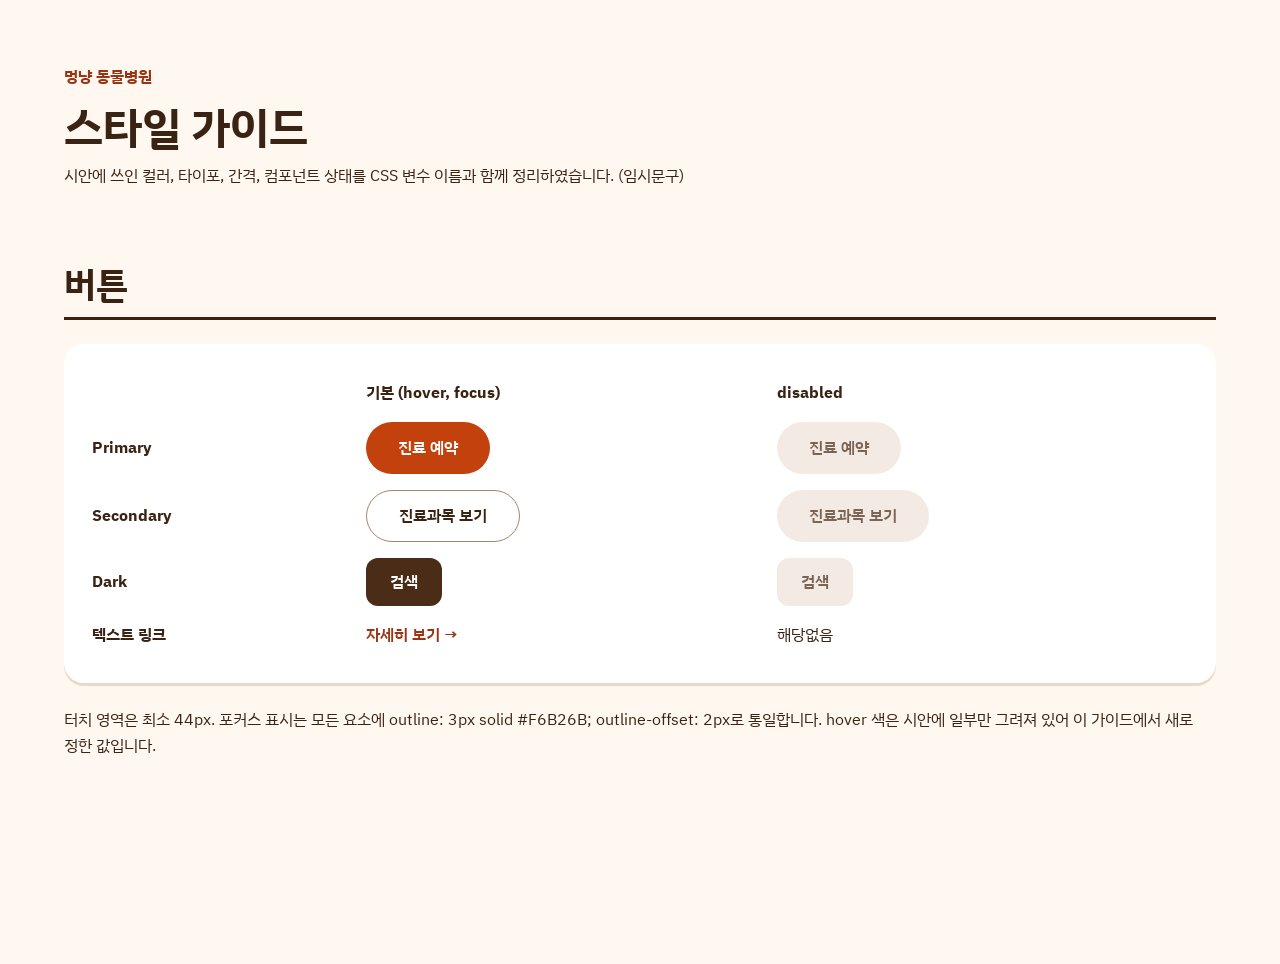
==== guide/index.html @ eb282973 "feature: 버튼 가이드" ====
<!DOCTYPE html>
<html lang="ko">

<head>
  <meta charset="UTF-8">
  <meta name="viewport" content="width=device-width, initial-scale=1.0">
  <link rel="stylesheet" href="../assets/css/style.css">
  <title>멍냥 동물병원 가이드</title>
  <style>
    .guide-main {
      margin: 64px 0;
    }

    .guide-header hgroup p {
      color: var(--color-primary-text);
      font-weight: 700;
    }

    .guide-header hgroup h1 {
      padding: 8px 0;
    }

    .guide-section {
      margin: 72px 0;
    }

    .guide-section h2 {
      padding-bottom: 8px;
      border-bottom: 3px solid var(--color-text);
    }

    .guide-section__preview {
      margin: 24px 0;
      padding: 28px;
      background-color: white;
      border-radius: 20px;
      box-shadow: 0px 3px 0px 0px var(--color-line);
    }

    .guide-section__preview table {
      width: 100%;
      border-collapse: collapse;
      table-layout: fixed;
    }

    .guide-section__preview th,
    .guide-section__preview td {
      padding: 8px 0;
      text-align: left;
      vertical-align: middle;
    }
  </style>
</head>

<body>
  <a href="#main" class="skip-link">본문 바로가기</a>
  <main id="main" class="guide-main">
    <div class="container">

      <header class="guide-header">
        <hgroup>
          <p>멍냥 동물병원</p>
          <h1 class="text-page-title">스타일 가이드</h1>
        </hgroup>
        <p>시안에 쓰인 컬러, 타이포, 간격, 컴포넌트 상태를 CSS 변수 이름과 함께 정리하였습니다. (임시문구)</p>
      </header>

      <section class="guide-section">
        <h2>버튼</h2>
        <div class="guide-section__preview">
          <table>
            <caption class="sr-only">버튼 스타일</caption>
            <colgroup>
              <col style="width: 25%;">
            </colgroup>
            <tr>
              <td></td>
              <th scope="col">기본 (hover, focus)</th>
              <th scope="col">disabled</th>
            </tr>
            <tr>
              <th scope="row">Primary </th>
              <td>
                <button type="button" class="btn btn--primary">진료 예약</button>
              </td>
              <td>
                <button type="button" class="btn btn--primary" disabled>진료 예약</button>
              </td>
            </tr>
            <tr>
              <th scope="row">Secondary </th>
              <td>
                <button type="button" class="btn btn--secondary">진료과목 보기</button>
              </td>
              <td>
                <button type="button" class="btn btn--secondary" disabled>진료과목 보기</button>
              </td>
            </tr>
            <tr>
              <th scope="row">Dark </th>
              <td>
                <button type="button" class="btn btn--dark">검색</button>
              </td>
              <td>
                <button type="button" class="btn btn--dark" disabled>검색</button>
              </td>
            </tr>
            <tr>
              <th scope="row">텍스트 링크 </th>
              <td>
                <a href="#" class="text-link">자세히 보기 →</a>
              </td>
              <td>해당없음</td>
            </tr>
          </table>
        </div>
        <p>터치 영역은 최소 44px. 포커스 표시는 모든 요소에 outline: 3px solid #F6B26B; outline-offset: 2px로 통일합니다. hover 색은 시안에 일부만 그려져
          있어
          이 가이드에서 새로 정한 값입니다.</p>
      </section>
    </div>
  </main>
</body>

</html>
---- assets/css/style.css ----
@charset "utf-8";

@import "tokens.css";
@import "reset.css";
@import "base.css";
@import "components.css";
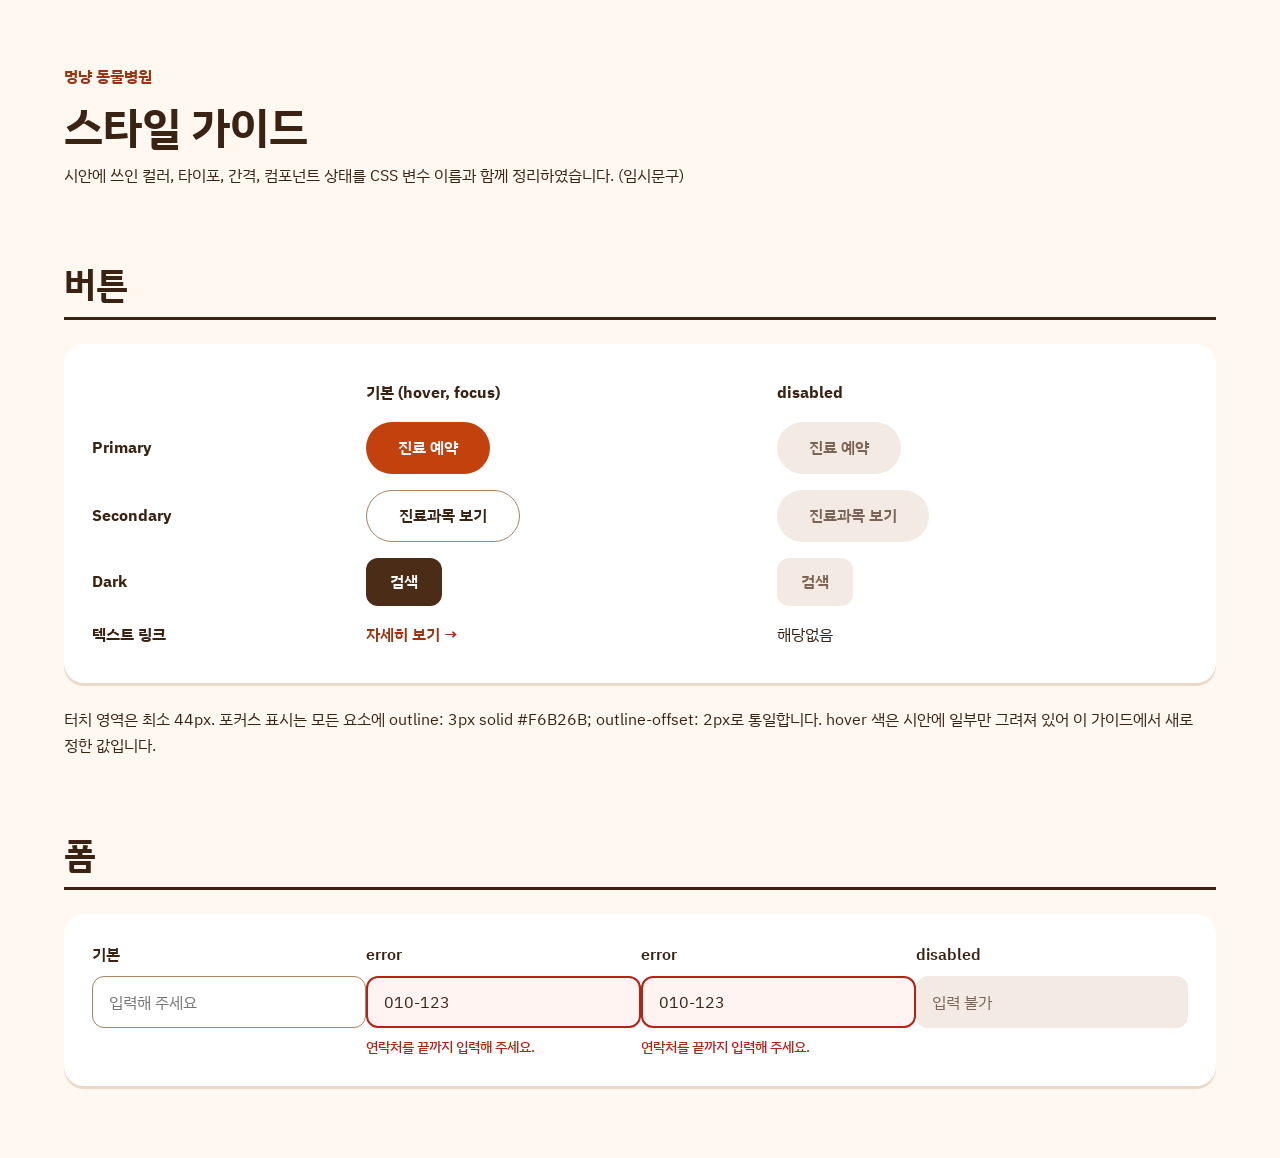
==== commit 7846aa4e: "feature: 가이드 input 및 유효성 검사 스크립트" ====
--- a/guide/index.html
+++ b/guide/index.html
@@ -48,6 +48,11 @@
       padding: 8px 0;
       text-align: left;
       vertical-align: middle;
+    }
+
+    .guide-field {
+      display: flex;
+      justify-content: space-between;
     }
   </style>
 </head>
@@ -118,8 +123,40 @@
           있어
           이 가이드에서 새로 정한 값입니다.</p>
       </section>
+
+      <section class="guide-section">
+        <h2>폼</h2>
+        <div class="guide-section__preview ">
+          <div class="guide-field">
+            <div class="field">
+              <label for="input1" class="field__label">기본</label>
+              <input id="input1" type="text" class="field__input" placeholder="입력해 주세요">
+            </div>
+            <div class="field">
+              <label for="input2" class="field__label">error</label>
+              <input id="input2" type="text" class="field__input" placeholder="입력해 주세요" value="010-123"
+                aria-describedby="number-error" aria-invalid="true">
+              <p id="number-error" class="field__error">연락처를 끝까지 입력해 주세요.</p>
+            </div>
+
+            <div class="field">
+              <label for="input2" class="field__label">error</label>
+              <input id="input2" type="text" class="field__input" placeholder="입력해 주세요" value="010-123"
+                aria-describedby="number-error1" aria-invalid="true">
+              <p id="number-error1" class="field__error">연락처를 끝까지 입력해 주세요.</p>
+            </div>
+
+            <div class="field">
+              <label for="input3" class="field__label">disabled</label>
+              <input id="input3" type="text" class="field__input" value="입력 불가" disabled>
+            </div>
+          </div>
+        </div>
+      </section>
     </div>
   </main>
+
+  <script src="../assets/js/ui.js"></script>
 </body>
 
 </html>
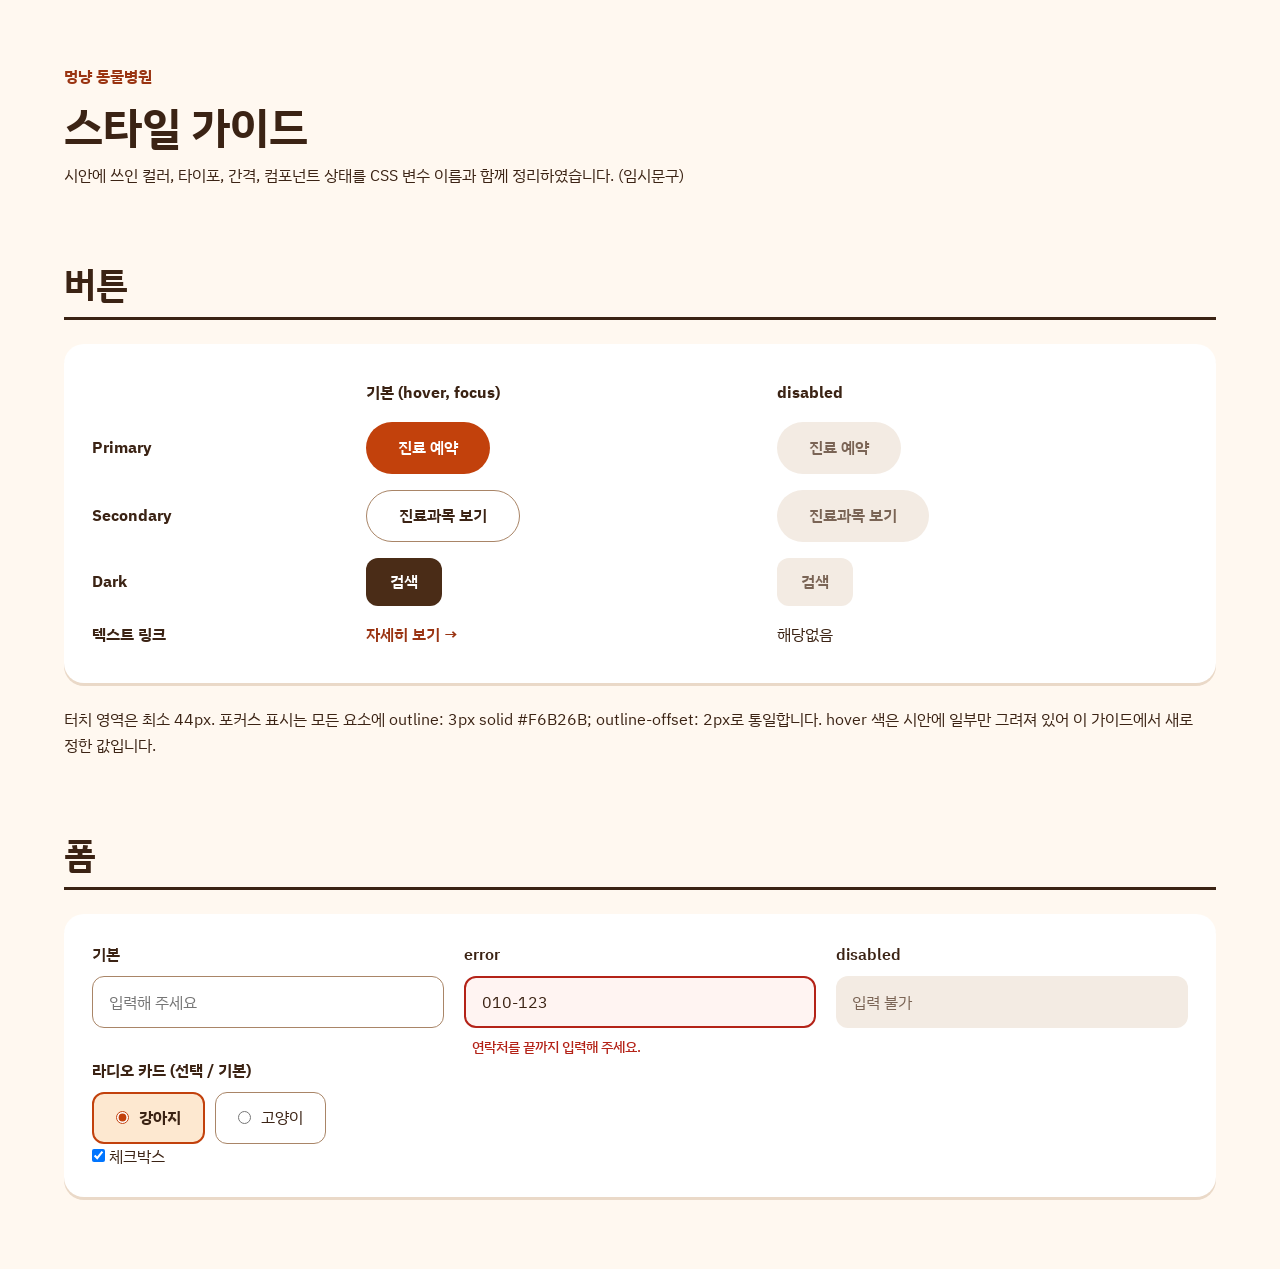
==== commit 28cf9254: "feature: 가이드 라디오 버튼" ====
--- a/guide/index.html
+++ b/guide/index.html
@@ -53,6 +53,11 @@
     .guide-field {
       display: flex;
       justify-content: space-between;
+      gap: 20px;
+    }
+
+    .guide-radio {
+      /* font-weight: 600; */
     }
   </style>
 </head>
@@ -130,26 +135,37 @@
           <div class="guide-field">
             <div class="field">
               <label for="input1" class="field__label">기본</label>
-              <input id="input1" type="text" class="field__input" placeholder="입력해 주세요">
+              <input id="input1" type="text" name="user" class="field__input" placeholder="입력해 주세요">
             </div>
             <div class="field">
               <label for="input2" class="field__label">error</label>
-              <input id="input2" type="text" class="field__input" placeholder="입력해 주세요" value="010-123"
+              <input id="input2" type="text" name="phone" class="field__input" placeholder="입력해 주세요" value="010-123"
                 aria-describedby="number-error" aria-invalid="true">
               <p id="number-error" class="field__error">연락처를 끝까지 입력해 주세요.</p>
             </div>
+            <div class="field">
+              <label for="input3" class="field__label">disabled</label>
+              <input id="input3" type="text" name="" class="field__input" value="입력 불가" disabled>
+            </div>
+          </div>
 
-            <div class="field">
-              <label for="input2" class="field__label">error</label>
-              <input id="input2" type="text" class="field__input" placeholder="입력해 주세요" value="010-123"
-                aria-describedby="number-error1" aria-invalid="true">
-              <p id="number-error1" class="field__error">연락처를 끝까지 입력해 주세요.</p>
+          <div class="guide-radio">
+            <p style="padding-bottom: 8px; font-weight: 700;">라디오 카드 (선택 / 기본)</p>
+            <div class="radio-group">
+              <label class="radio">
+                <input type="radio" name="card" class="radio__input" checked>
+                <span class="radio__text">강아지</span>
+              </label>
+              <label class="radio">
+                <input type="radio" name="card" class="radio__input">
+                <span class="radio__text">고양이</span>
+              </label>
             </div>
 
-            <div class="field">
-              <label for="input3" class="field__label">disabled</label>
-              <input id="input3" type="text" class="field__input" value="입력 불가" disabled>
-            </div>
+
+            <input type="checkbox" id="check" class="check__input" checked>
+            <label for="check" class="check__label">체크박스</label>
+
           </div>
         </div>
       </section>
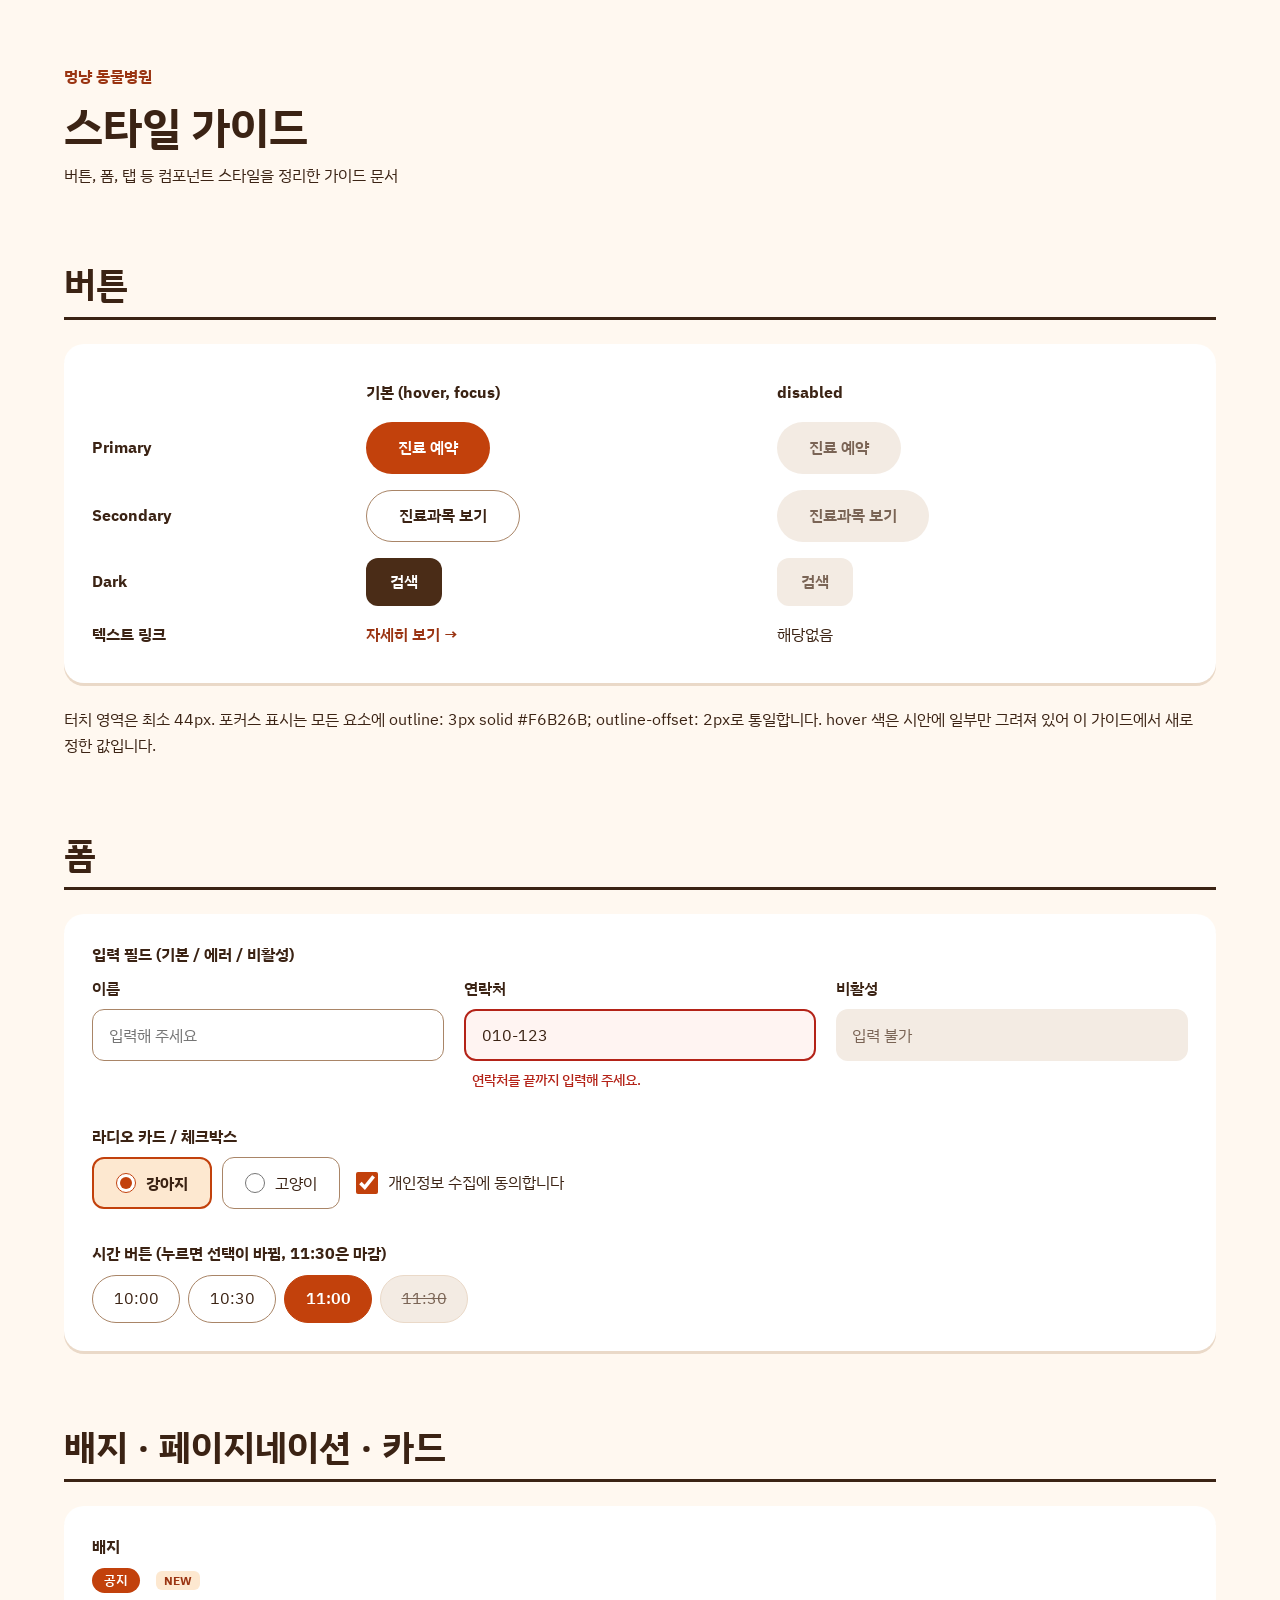
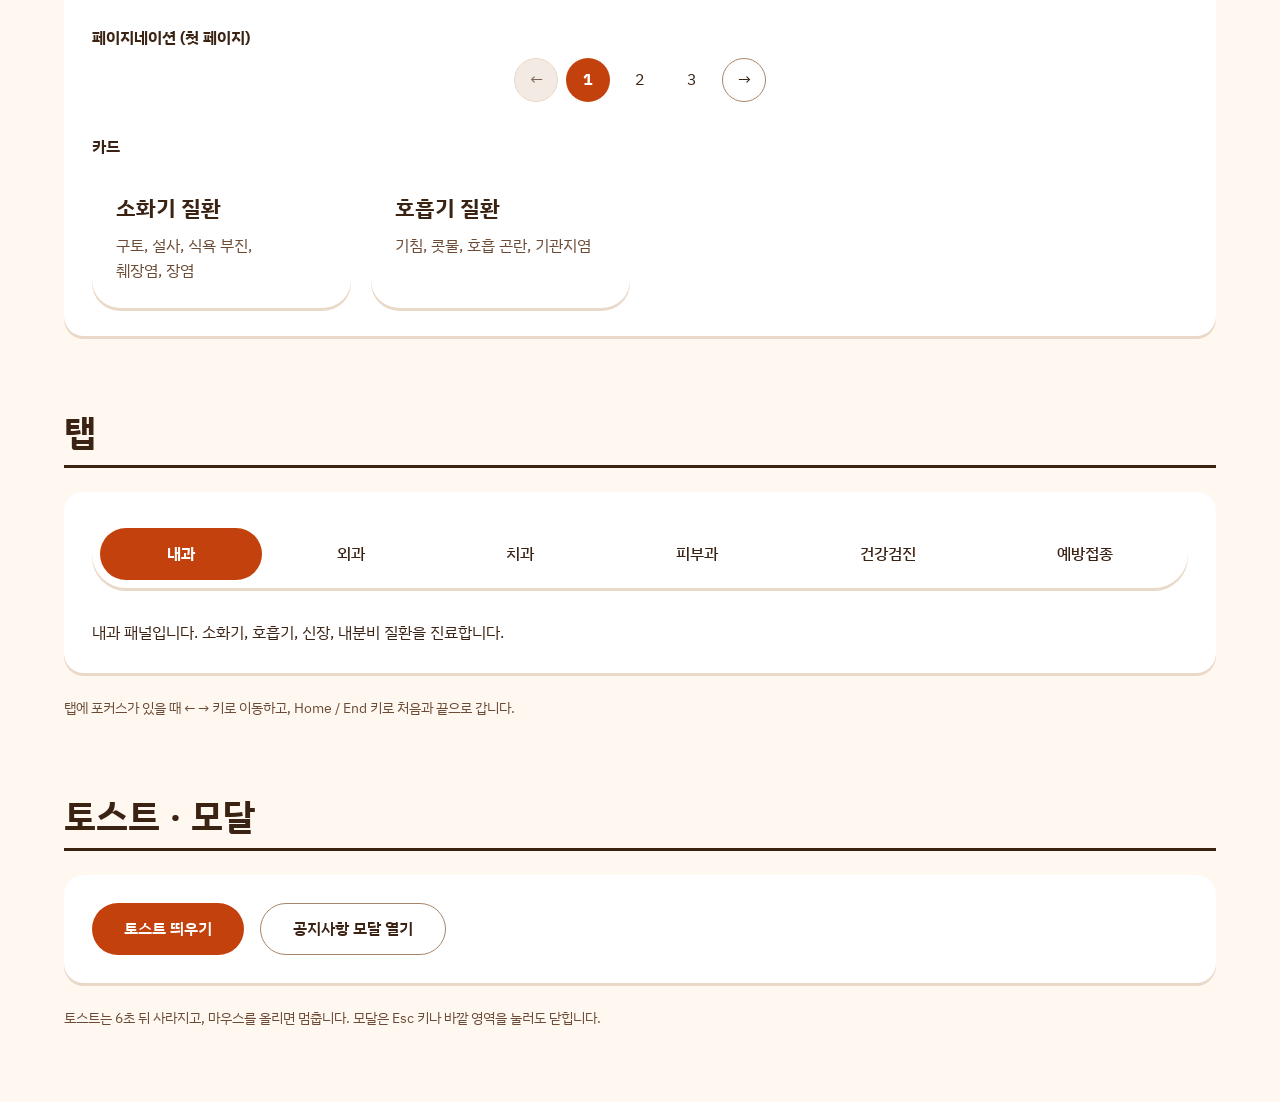
==== commit 0bf2030f: "feat: 가이드 컴포넌트 추가 (체크박스, 시간 버튼, 배지, 페이지네이션, 카드, 탭, 토스트, 모달)" ====
--- a/guide/index.html
+++ b/guide/index.html
@@ -52,12 +52,39 @@
 
     .guide-field {
       display: flex;
-      justify-content: space-between;
+      flex-wrap: wrap;
       gap: 20px;
     }
 
-    .guide-radio {
-      /* font-weight: 600; */
+    .guide-field .field {
+      flex: 1 1 220px;
+    }
+
+    .guide-block+.guide-block {
+      margin-top: 32px;
+    }
+
+    .guide-label {
+      margin-bottom: 8px;
+      font-weight: 700;
+    }
+
+    .guide-row {
+      display: flex;
+      flex-wrap: wrap;
+      align-items: center;
+      gap: 16px;
+    }
+
+    .guide-grid {
+      display: grid;
+      grid-template-columns: repeat(auto-fill, minmax(220px, 1fr));
+      gap: var(--card-gap);
+    }
+
+    .guide-note {
+      color: var(--color-text-sub);
+      font-size: var(--font-caption-size);
     }
   </style>
 </head>
@@ -72,7 +99,7 @@
           <p>멍냥 동물병원</p>
           <h1 class="text-page-title">스타일 가이드</h1>
         </hgroup>
-        <p>시안에 쓰인 컬러, 타이포, 간격, 컴포넌트 상태를 CSS 변수 이름과 함께 정리하였습니다. (임시문구)</p>
+        <p>버튼, 폼, 탭 등 컴포넌트 스타일을 정리한 가이드 문서</p>
       </header>
 
       <section class="guide-section">
@@ -131,48 +158,188 @@
 
       <section class="guide-section">
         <h2>폼</h2>
-        <div class="guide-section__preview ">
-          <div class="guide-field">
-            <div class="field">
-              <label for="input1" class="field__label">기본</label>
-              <input id="input1" type="text" name="user" class="field__input" placeholder="입력해 주세요">
-            </div>
-            <div class="field">
-              <label for="input2" class="field__label">error</label>
-              <input id="input2" type="text" name="phone" class="field__input" placeholder="입력해 주세요" value="010-123"
-                aria-describedby="number-error" aria-invalid="true">
-              <p id="number-error" class="field__error">연락처를 끝까지 입력해 주세요.</p>
-            </div>
-            <div class="field">
-              <label for="input3" class="field__label">disabled</label>
-              <input id="input3" type="text" name="" class="field__input" value="입력 불가" disabled>
-            </div>
-          </div>
-
-          <div class="guide-radio">
-            <p style="padding-bottom: 8px; font-weight: 700;">라디오 카드 (선택 / 기본)</p>
-            <div class="radio-group">
-              <label class="radio">
-                <input type="radio" name="card" class="radio__input" checked>
-                <span class="radio__text">강아지</span>
+        <div class="guide-section__preview">
+          <div class="guide-block">
+            <p class="guide-label">입력 필드 (기본 / 에러 / 비활성)</p>
+            <div class="guide-field">
+              <div class="field">
+                <label for="input1" class="field__label">이름</label>
+                <input id="input1" type="text" name="user" class="field__input" placeholder="입력해 주세요">
+              </div>
+              <div class="field">
+                <label for="input2" class="field__label">연락처</label>
+                <input id="input2" type="tel" name="phone" class="field__input" placeholder="010-0000-0000"
+                  value="010-123" data-validate="phone" aria-describedby="phone-error" aria-invalid="true">
+                <p id="phone-error" class="field__error">연락처를 끝까지 입력해 주세요.</p>
+              </div>
+              <div class="field">
+                <label for="input3" class="field__label">비활성</label>
+                <input id="input3" type="text" name="disabled" class="field__input" value="입력 불가" disabled>
+              </div>
+            </div>
+          </div>
+
+          <div class="guide-block">
+            <p class="guide-label" id="pet-label">라디오 카드 / 체크박스</p>
+            <div class="guide-row">
+              <div class="radio-group" role="radiogroup" aria-labelledby="pet-label">
+                <label class="radio">
+                  <input type="radio" name="pet" class="radio__input" checked>
+                  <span class="radio__text">강아지</span>
+                </label>
+                <label class="radio">
+                  <input type="radio" name="pet" class="radio__input">
+                  <span class="radio__text">고양이</span>
+                </label>
+              </div>
+              <label class="check">
+                <input type="checkbox" class="check__input" checked>
+                <span class="check__text">개인정보 수집에 동의합니다</span>
               </label>
-              <label class="radio">
-                <input type="radio" name="card" class="radio__input">
-                <span class="radio__text">고양이</span>
-              </label>
-            </div>
-
-
-            <input type="checkbox" id="check" class="check__input" checked>
-            <label for="check" class="check__label">체크박스</label>
-
-          </div>
-        </div>
-      </section>
+            </div>
+          </div>
+
+          <div class="guide-block">
+            <p class="guide-label" id="time-label">시간 버튼 (누르면 선택이 바뀜, 11:30은 마감)</p>
+            <div class="time-group" data-time-group role="group" aria-labelledby="time-label">
+              <button type="button" class="time-btn" aria-pressed="false">10:00</button>
+              <button type="button" class="time-btn" aria-pressed="false">10:30</button>
+              <button type="button" class="time-btn" aria-pressed="true">11:00</button>
+              <button type="button" class="time-btn" disabled>11:30<span class="sr-only"> 마감</span></button>
+            </div>
+          </div>
+        </div>
+      </section>
+
+      <section class="guide-section">
+        <h2>배지 · 페이지네이션 · 카드</h2>
+        <div class="guide-section__preview">
+          <div class="guide-block">
+            <p class="guide-label">배지</p>
+            <div class="guide-row">
+              <span class="badge">공지</span>
+              <span class="badge badge--new">NEW</span>
+            </div>
+          </div>
+
+          <div class="guide-block">
+            <p class="guide-label">페이지네이션 (첫 페이지)</p>
+            <nav class="pagination" aria-label="페이지 이동">
+              <a class="pagination__link pagination__link--arrow" aria-label="이전 페이지" aria-disabled="true">←</a>
+              <a href="#" class="pagination__link" aria-current="page" aria-label="1페이지, 현재 페이지">1</a>
+              <a href="#" class="pagination__link" aria-label="2페이지">2</a>
+              <a href="#" class="pagination__link" aria-label="3페이지">3</a>
+              <a href="#" class="pagination__link pagination__link--arrow" aria-label="다음 페이지">→</a>
+            </nav>
+          </div>
+
+          <div class="guide-block">
+            <p class="guide-label">카드</p>
+            <ul class="guide-grid">
+              <li class="card">
+                <h3 class="card__title">소화기 질환</h3>
+                <p class="card__desc">구토, 설사, 식욕 부진, 췌장염, 장염</p>
+              </li>
+              <li class="card">
+                <h3 class="card__title">호흡기 질환</h3>
+                <p class="card__desc">기침, 콧물, 호흡 곤란, 기관지염</p>
+              </li>
+            </ul>
+          </div>
+        </div>
+      </section>
+
+      <section class="guide-section">
+        <h2>탭</h2>
+        <div class="guide-section__preview">
+          <div class="tabs" data-tabs>
+            <div class="tabs__list" role="tablist" aria-label="진료과목">
+              <button type="button" class="tabs__tab" role="tab" id="tab-1" aria-selected="true"
+                aria-controls="panel-1">내과</button>
+              <button type="button" class="tabs__tab" role="tab" id="tab-2" aria-selected="false"
+                aria-controls="panel-2" tabindex="-1">외과</button>
+              <button type="button" class="tabs__tab" role="tab" id="tab-3" aria-selected="false"
+                aria-controls="panel-3" tabindex="-1">치과</button>
+              <button type="button" class="tabs__tab" role="tab" id="tab-4" aria-selected="false"
+                aria-controls="panel-4" tabindex="-1">피부과</button>
+              <button type="button" class="tabs__tab" role="tab" id="tab-5" aria-selected="false"
+                aria-controls="panel-5" tabindex="-1">건강검진</button>
+              <button type="button" class="tabs__tab" role="tab" id="tab-6" aria-selected="false"
+                aria-controls="panel-6" tabindex="-1">예방접종</button>
+            </div>
+            <div class="tabs__panel" role="tabpanel" id="panel-1" aria-labelledby="tab-1" tabindex="0">
+              <p>내과 패널입니다. 소화기, 호흡기, 신장, 내분비 질환을 진료합니다.</p>
+            </div>
+            <div class="tabs__panel" role="tabpanel" id="panel-2" aria-labelledby="tab-2" tabindex="0" hidden>
+              <p>외과 패널입니다.</p>
+            </div>
+            <div class="tabs__panel" role="tabpanel" id="panel-3" aria-labelledby="tab-3" tabindex="0" hidden>
+              <p>치과 패널입니다.</p>
+            </div>
+            <div class="tabs__panel" role="tabpanel" id="panel-4" aria-labelledby="tab-4" tabindex="0" hidden>
+              <p>피부과 패널입니다.</p>
+            </div>
+            <div class="tabs__panel" role="tabpanel" id="panel-5" aria-labelledby="tab-5" tabindex="0" hidden>
+              <p>건강검진 패널입니다.</p>
+            </div>
+            <div class="tabs__panel" role="tabpanel" id="panel-6" aria-labelledby="tab-6" tabindex="0" hidden>
+              <p>예방접종 패널입니다.</p>
+            </div>
+          </div>
+        </div>
+        <p class="guide-note">탭에 포커스가 있을 때 ← → 키로 이동하고, Home / End 키로 처음과 끝으로 갑니다.</p>
+      </section>
+
+      <section class="guide-section">
+        <h2>토스트 · 모달</h2>
+        <div class="guide-section__preview">
+          <div class="guide-row">
+            <button type="button" class="btn btn--primary" data-toast-title="예약 신청이 접수됐어요"
+              data-toast-desc="010-0000-0000으로 안내 메시지를 보냈어요. 병원에서 확인 후 연락드릴게요.">토스트 띄우기</button>
+            <button type="button" class="btn btn--secondary" data-modal-open="notice-modal">공지사항 모달 열기</button>
+          </div>
+        </div>
+        <p class="guide-note">토스트는 6초 뒤 사라지고, 마우스를 올리면 멈춥니다. 모달은 Esc 키나 바깥 영역을 눌러도 닫힙니다.</p>
+      </section>
+
+      <dialog id="notice-modal" class="modal" aria-labelledby="notice-modal-title">
+        <div class="modal__header">
+          <div class="modal__heading">
+            <p class="modal__meta"><span class="badge">공지</span><span>휴진</span></p>
+            <h2 id="notice-modal-title" class="modal__title">추석 연휴 휴진 안내</h2>
+            <p class="modal__info">작성일 2026.09.20 · 조회 128</p>
+          </div>
+          <button type="button" class="modal__close" aria-label="공지사항 닫기" data-modal-close autofocus>
+            <svg width="22" height="22" viewBox="0 0 22 22" fill="none" stroke="currentColor" stroke-width="2.2"
+              stroke-linecap="round" aria-hidden="true">
+              <path d="M5 5l12 12M17 5L5 17" />
+            </svg>
+          </button>
+        </div>
+        <div class="modal__body" tabindex="0">
+          <p>추석 연휴 기간에는 병원 진료를 쉽니다. 진료 일정에 참고해 주세요.</p>
+          <div class="modal__box">
+            <p><strong>휴진 일정</strong></p>
+            <p>2026.10.04(일) ~ 2026.10.07(수)</p>
+            <p>정상 진료: 2026.10.08(목)부터</p>
+          </div>
+          <p>휴진 기간 중 응급 상황은 가까운 24시 동물병원을 이용해 주세요.</p>
+        </div>
+        <div class="modal__footer">
+          <div class="modal__nav">
+            <button type="button" class="btn btn--secondary">← 이전 글</button>
+            <button type="button" class="btn btn--secondary">다음 글 →</button>
+          </div>
+          <button type="button" class="btn btn--primary" data-modal-close>닫기</button>
+        </div>
+      </dialog>
     </div>
   </main>
 
-  <script src="../assets/js/ui.js"></script>
+  <!-- 토스트가 들어갈 자리: 항상 비어 있는 상태로 두고 JS가 내용을 넣음 -->
+  <div class="toast-region" role="status" aria-live="polite"></div>
+
+  <script src="../assets/js/ui.js" defer></script>
 </body>
 
 </html>
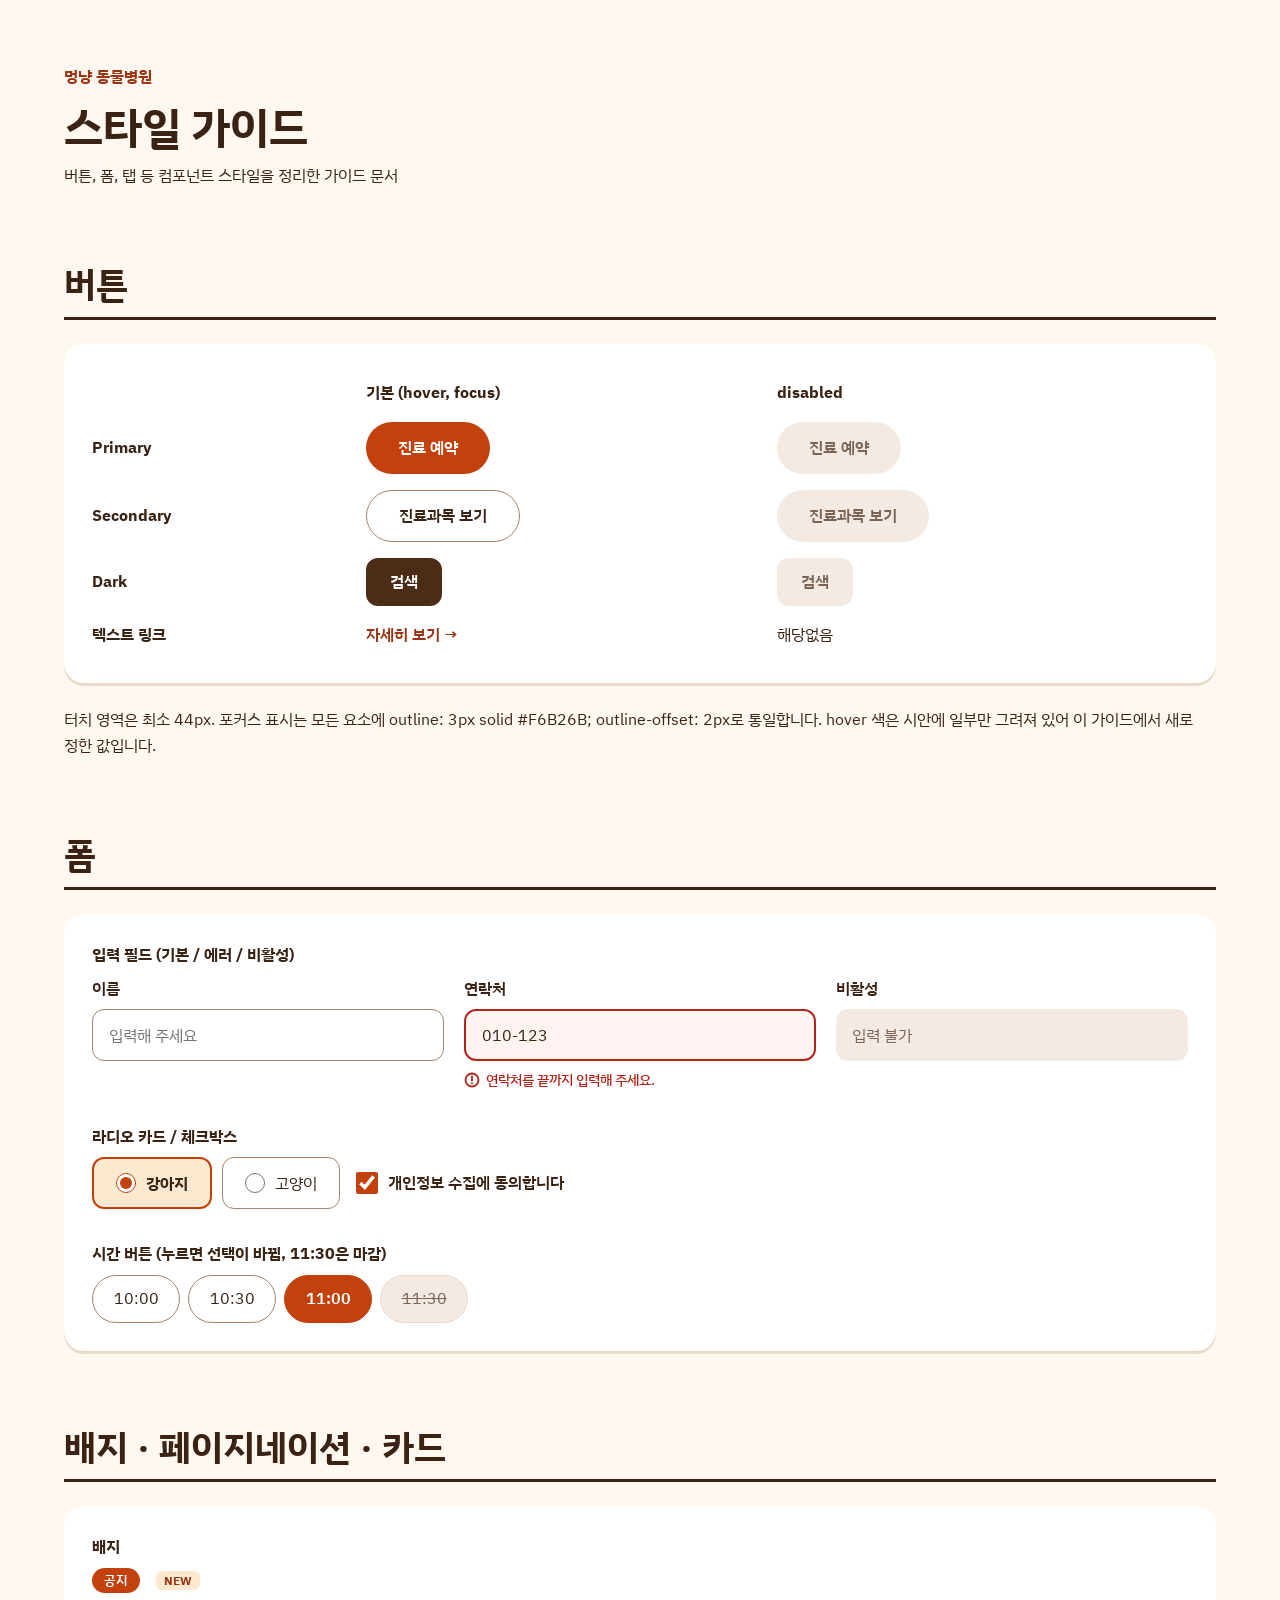
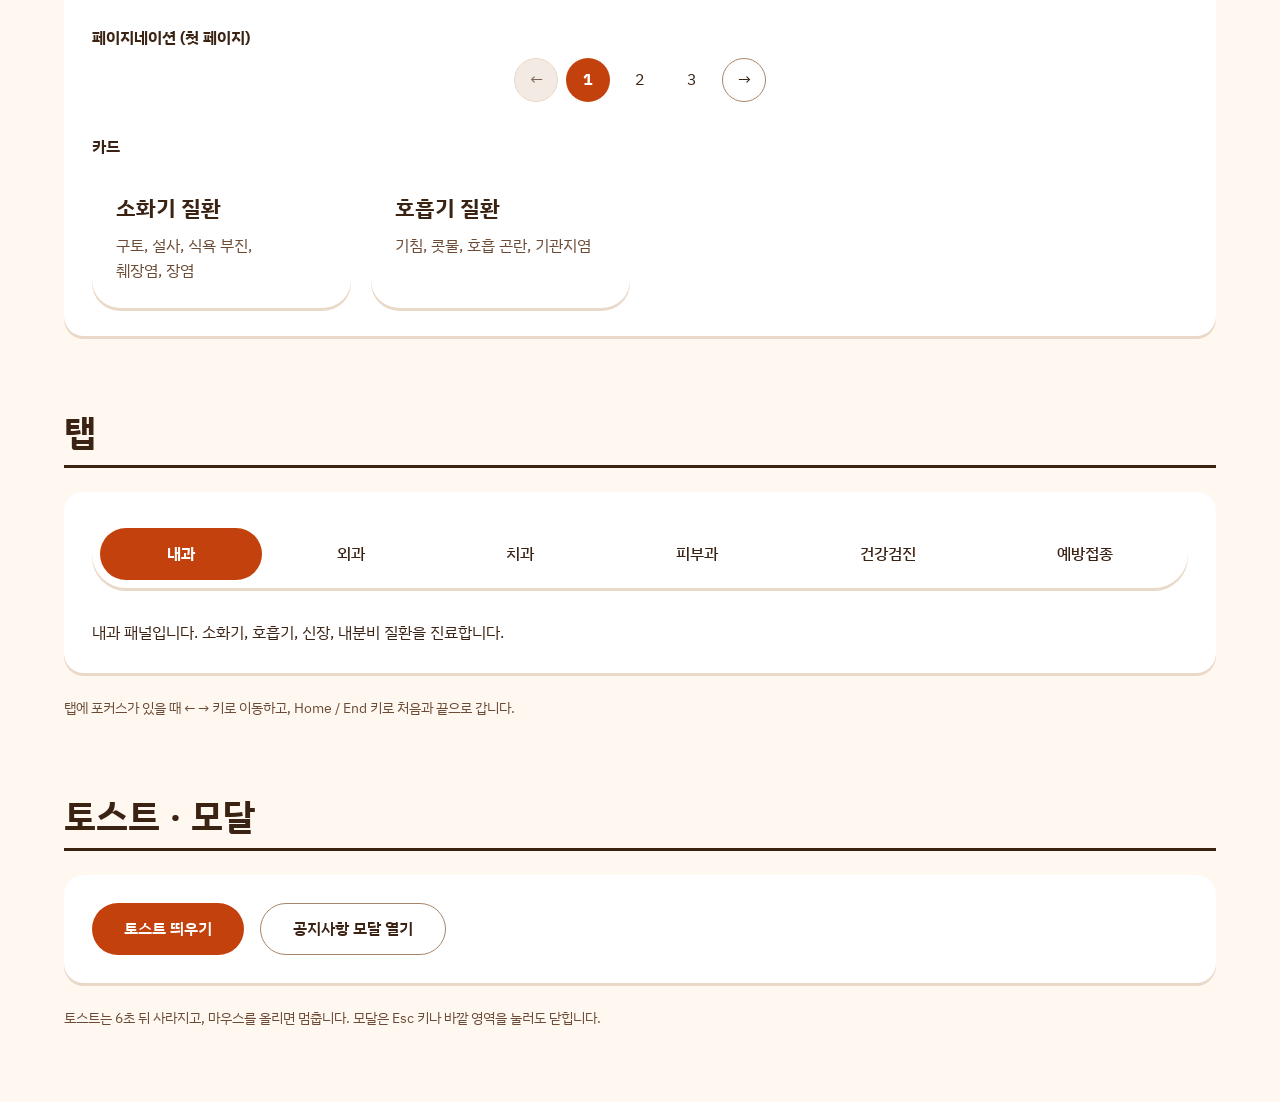
==== commit 65d5b03d: "refactor: ui.js를 ES 모듈로 분리" ====
--- a/guide/index.html
+++ b/guide/index.html
@@ -339,7 +339,7 @@
   <!-- 토스트가 들어갈 자리: 항상 비어 있는 상태로 두고 JS가 내용을 넣음 -->
   <div class="toast-region" role="status" aria-live="polite"></div>
 
-  <script src="../assets/js/ui.js" defer></script>
+  <script type="module" src="../assets/js/guide.js"></script>
 </body>
 
 </html>
--- a/assets/css/style.css
+++ b/assets/css/style.css
@@ -4,3 +4,4 @@
 @import "reset.css";
 @import "base.css";
 @import "components.css";
+@import "layout.css";
